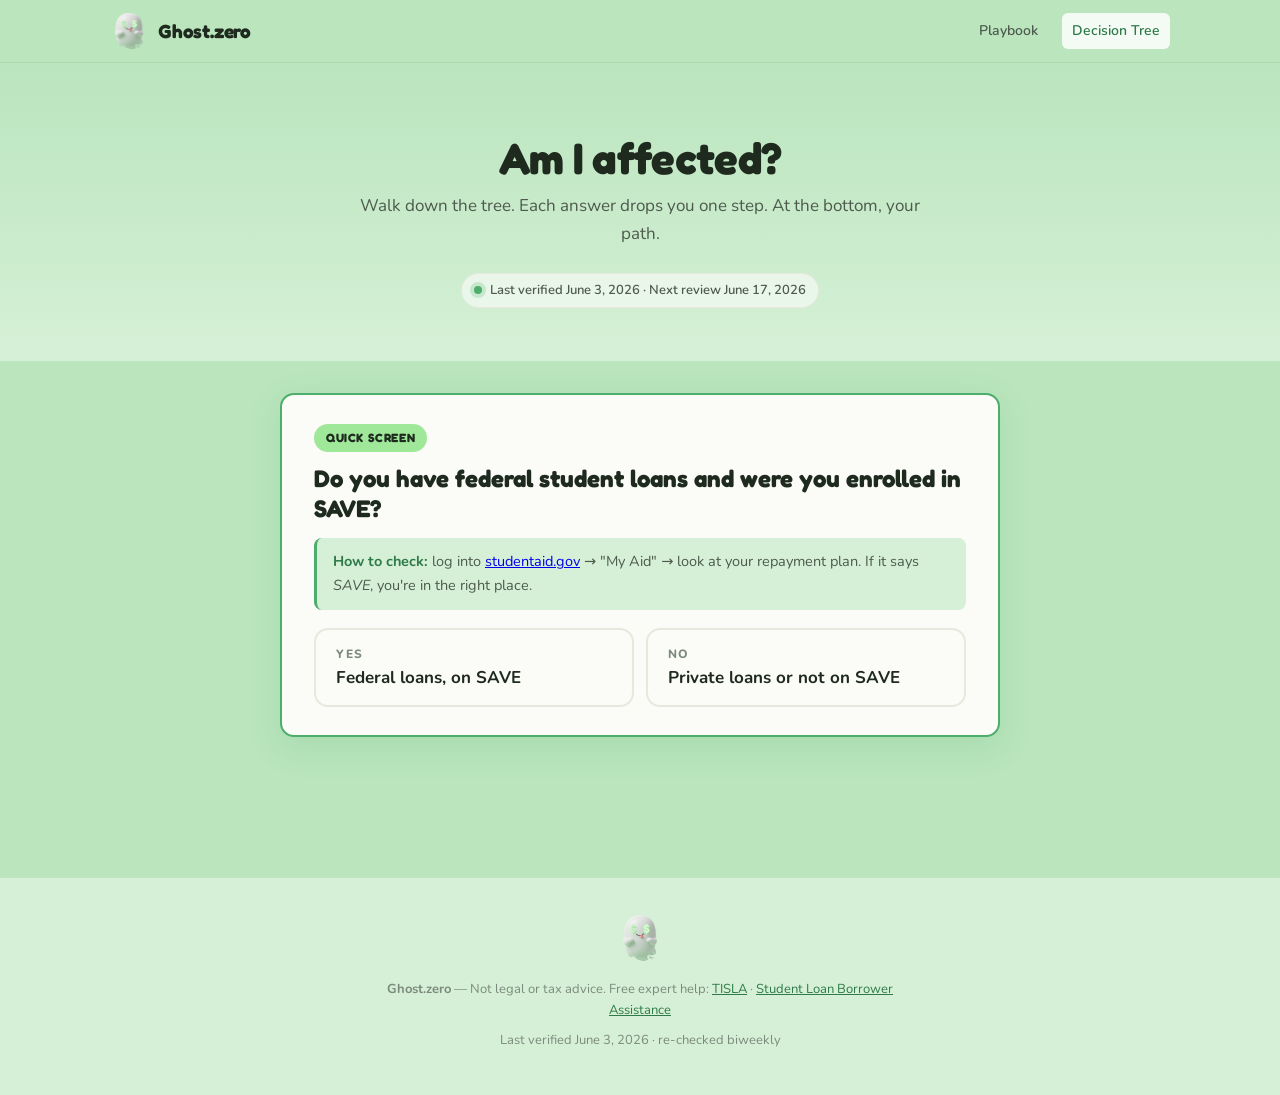
==== decision-tree.html @ 2e77dd30 "Fact-check refresh 2026-06-03: garnishment correction, RAP/PSLF, employer rule Three material correc" ====
<!DOCTYPE html>
<html lang="en">
<head>
<meta charset="UTF-8">
<meta name="viewport" content="width=device-width, initial-scale=1">
<title>Am I Affected? — Post-SAVE Decision Tree · Ghost.zero</title>
<meta name="description" content="Six questions tell you which post-SAVE repayment path fits your situation. About 90 seconds. Free.">
<link rel="icon" href="assets/ghost-logo.png">
<link rel="preconnect" href="https://fonts.googleapis.com">
<link rel="preconnect" href="https://fonts.gstatic.com" crossorigin>
<link href="https://fonts.googleapis.com/css2?family=Fredoka:wght@500;600;700&family=Nunito:wght@400;600;700;800&display=swap" rel="stylesheet">
<link rel="stylesheet" href="assets/styles.css">
<style>
  /* ===== flow-chart layout ===== */
  .tree-wrap { max-width: 720px; margin: 0 auto; }

  /* trail (past answered questions) */
  .trail { display: flex; flex-direction: column; gap: 0; margin-bottom: 0; }
  .trail-chip {
    background: var(--card);
    border: 1px solid var(--card-edge);
    border-left: 5px solid var(--brand);
    border-radius: var(--radius-sm);
    padding: 12px 18px;
    display: flex; align-items: center; gap: 14px;
    cursor: pointer; transition: background 0.12s, transform 0.12s;
    font-size: 14.5px;
    animation: chipIn 0.32s cubic-bezier(.2,.7,.3,1.1);
  }
  .trail-chip:hover {
    background: var(--bg-soft);
    transform: translateX(2px);
  }
  .trail-chip .check {
    width: 24px; height: 24px; border-radius: 50%;
    background: var(--brand); color: #fff;
    display: inline-flex; align-items: center; justify-content: center;
    font-weight: 700; font-size: 14px; flex-shrink: 0;
  }
  .trail-chip .chip-label { color: var(--ink-soft); flex: 1; min-width: 0; }
  .trail-chip .chip-label strong { color: var(--ink); }
  .trail-chip .chip-answer {
    background: var(--neon); color: var(--ink);
    padding: 4px 12px; border-radius: 999px;
    font-family: var(--font-display); font-weight: 700; font-size: 13px;
    white-space: nowrap;
  }
  .trail-chip .chip-rewind {
    color: var(--ink-faint); font-size: 11px; text-transform: uppercase;
    letter-spacing: 0.05em; font-weight: 700;
    opacity: 0; transition: opacity 0.12s;
  }
  .trail-chip:hover .chip-rewind { opacity: 1; }

  /* vertical connector arrow */
  .connector {
    display: flex; justify-content: center;
    margin: 0; height: 28px; position: relative;
    animation: connIn 0.32s ease;
  }
  .connector::before {
    content: ""; position: absolute; top: 0; bottom: 0;
    width: 3px; background: var(--brand);
    border-radius: 2px;
  }
  .connector::after {
    content: "▼"; position: absolute; bottom: -2px;
    color: var(--brand); font-size: 14px; line-height: 1;
    background: var(--bg); padding: 0 2px;
  }

  @keyframes chipIn {
    from { opacity: 0; transform: translateY(-8px); }
    to { opacity: 1; transform: translateY(0); }
  }
  @keyframes connIn {
    from { opacity: 0; height: 0; }
    to { opacity: 1; height: 28px; }
  }

  /* active question card */
  .active-card {
    background: var(--card); border: 2px solid var(--brand);
    border-radius: var(--radius); padding: 28px 32px;
    box-shadow: 0 10px 32px rgba(77, 174, 107, 0.18);
    position: relative;
    animation: cardIn 0.32s cubic-bezier(.2,.7,.3,1.1);
  }
  @media (max-width: 600px) { .active-card { padding: 22px 20px; } }
  @keyframes cardIn {
    from { opacity: 0; transform: translateY(12px) scale(0.98); }
    to { opacity: 1; transform: translateY(0) scale(1); }
  }

  .active-card .q-num {
    display: inline-block; background: var(--neon); color: var(--ink);
    font-family: var(--font-display); font-weight: 700;
    font-size: 12px; padding: 4px 12px; border-radius: 999px;
    text-transform: uppercase; letter-spacing: 0.05em;
    margin-bottom: 8px;
  }
  .active-card h2 {
    font-family: var(--font-display); font-weight: 700;
    font-size: 24px; margin: 4px 0 12px;
    color: var(--ink); line-height: 1.25;
  }
  .active-card p { margin: 8px 0; }
  .active-card .why {
    font-size: 14.5px; color: var(--ink-soft);
    background: var(--bg-soft); padding: 12px 16px;
    border-radius: var(--radius-sm); border-left: 3px solid var(--brand);
    margin: 14px 0 18px;
  }
  .active-card .why strong { color: var(--brand-deep); }

  .answer-row { display: flex; gap: 12px; flex-wrap: wrap; margin-top: 18px; }
  .answer-btn {
    flex: 1 1 220px;
    background: var(--card); color: var(--ink);
    border: 2px solid var(--card-edge); border-radius: var(--radius);
    padding: 16px 20px; font-family: var(--font-body); font-weight: 700;
    font-size: 17px; cursor: pointer; text-align: left;
    transition: transform 0.1s, border-color 0.1s, background 0.1s, box-shadow 0.1s;
  }
  .answer-btn:hover {
    border-color: var(--brand); background: var(--bg-soft);
    transform: translateY(-2px);
    box-shadow: 0 6px 18px rgba(77, 174, 107, 0.16);
  }
  .answer-btn .lbl {
    display: block; font-size: 12px; color: var(--ink-faint);
    text-transform: uppercase; letter-spacing: 0.07em; font-weight: 800;
    margin-bottom: 4px;
  }
  .answer-btn.yes:hover .lbl { color: var(--brand-deep); }
  .answer-btn.no:hover .lbl { color: var(--pink-deep); }

  /* destination card (the path you land on) */
  .destination {
    background: var(--card); border-radius: var(--radius);
    box-shadow: 0 16px 40px rgba(77, 174, 107, 0.22);
    overflow: hidden;
    border: 2px solid var(--brand);
    animation: cardIn 0.4s cubic-bezier(.2,.7,.3,1.1);
  }
  .destination.parent-plus { border-color: var(--pink-deep); box-shadow: 0 16px 40px rgba(233, 115, 128, 0.22); }
  .destination-banner {
    background: linear-gradient(135deg, var(--neon) 0%, var(--brand) 100%);
    color: var(--ink); padding: 22px 28px;
    font-family: var(--font-display); font-weight: 700;
  }
  .destination.parent-plus .destination-banner {
    background: linear-gradient(135deg, var(--pink) 0%, var(--pink-deep) 100%);
    color: #fff;
  }
  .destination-banner .small {
    font-family: var(--font-body); font-weight: 700; font-size: 13px;
    opacity: 0.85; text-transform: uppercase; letter-spacing: 0.08em;
    display: block; margin-bottom: 4px;
  }
  .destination-banner .big {
    font-size: 26px; line-height: 1.15;
  }
  .destination-body { padding: 24px 28px; }
  @media (max-width: 600px) {
    .destination-banner, .destination-body { padding-left: 20px; padding-right: 20px; }
    .destination-banner .big { font-size: 22px; }
  }
  .destination-body h3 {
    font-family: var(--font-display); font-weight: 700;
    font-size: 18px; margin: 18px 0 8px;
    color: var(--brand-deep);
  }
  .destination-body h3:first-child { margin-top: 4px; }
  .destination-body ol, .destination-body ul { padding-left: 22px; }
  .destination-body li { margin: 6px 0; }
  .destination-body p { margin: 10px 0; }

  /* control bar */
  .controls {
    display: flex; justify-content: center; gap: 14px;
    margin-top: 22px;
  }
  .controls a {
    color: var(--ink-soft); text-decoration: none; cursor: pointer;
    font-size: 14px; font-weight: 700;
    padding: 8px 14px; border-radius: 999px;
    background: var(--card); border: 1px solid var(--card-edge);
    transition: background 0.12s;
  }
  .controls a:hover { background: var(--bg-soft); color: var(--brand-deep); }

  /* hide-default templates */
  template { display: none; }
</style>
</head>
<body>

<nav class="topnav">
  <div class="topnav-inner">
    <a class="brand-mark" href="./">
      <img src="assets/ghost-logo.png" alt="Ghost.zero">
      <span class="brand-name">Ghost.zero</span>
    </a>
    <div class="topnav-links">
      <a href="playbook.html">Playbook</a>
      <a href="decision-tree.html" class="active">Decision Tree</a>
    </div>
  </div>
</nav>

<section class="hero">
  <div class="hero-inner">
    <h1>Am I affected?</h1>
    <p class="kicker">Walk down the tree. Each answer drops you one step. At the bottom, your path.</p>
    <p class="verified">Last verified June 3, 2026 · Next review June 17, 2026</p>
  </div>
</section>

<main>
  <div class="tree-wrap">

    <!-- trail container — chips of past answers append here -->
    <div class="trail" id="trail"></div>

    <!-- active step container — current question or final destination renders here -->
    <div id="active"></div>

    <!-- control bar -->
    <div class="controls" id="controls" style="display:none;">
      <a onclick="reset()">↺ Start over</a>
      <a href="playbook.html">Read the full playbook →</a>
    </div>

  </div>
</main>

<!-- ===================== TEMPLATES ===================== -->

<!-- Q0: gate -->
<template id="tpl-q0">
  <div class="active-card">
    <span class="q-num">Quick screen</span>
    <h2>Do you have federal student loans and were you enrolled in SAVE?</h2>
    <div class="why">
      <strong>How to check:</strong> log into <a target="_blank" rel="noopener noreferrer" href="https://studentaid.gov">studentaid.gov</a> → "My Aid" → look at your repayment plan. If it says <em>SAVE</em>, you're in the right place.
    </div>
    <div class="answer-row">
      <button class="answer-btn yes" data-next="q1" data-label="Yes, on SAVE">
        <span class="lbl">Yes</span>Federal loans, on SAVE
      </button>
      <button class="answer-btn no" data-next="not-affected" data-label="No">
        <span class="lbl">No</span>Private loans or not on SAVE
      </button>
    </div>
  </div>
</template>

<!-- Q1: PSLF -->
<template id="tpl-q1" data-short="PSLF track?">
  <div class="active-card">
    <span class="q-num">Question 1 of 4</span>
    <h2>Are you pursuing Public Service Loan Forgiveness (PSLF)?</h2>
    <p>PSLF = government, nonprofit, or qualifying healthcare employment + 120 qualifying monthly payments → tax-free loan forgiveness.</p>
    <div class="why">
      <strong>Why this is first:</strong> SAVE forbearance months don't count toward your 120. Every month you stay there is one you'll have to "buy back" later — and the buyback formula got more expensive March 31, 2026.
    </div>
    <div class="answer-row">
      <button class="answer-btn yes" data-next="path-a" data-label="Yes">
        <span class="lbl">Yes</span>I'm on PSLF track
      </button>
      <button class="answer-btn no" data-next="q2" data-label="No">
        <span class="lbl">No</span>Not pursuing PSLF
      </button>
    </div>
  </div>
</template>

<!-- Q2: Parent PLUS -->
<template id="tpl-q2" data-short="Parent PLUS loans?">
  <div class="active-card">
    <span class="q-num">Question 2 of 4</span>
    <h2>Do you have any Parent PLUS loans?</h2>
    <p>Includes Parent PLUS loans you took out for your kid, Parent PLUS loans you've already consolidated, and any loans you've taken on from a parent.</p>
    <div class="why">
      <strong>Why this matters:</strong> a Direct Consolidation Loan must be <em>disbursed</em> by June 30, 2026, or you permanently lose access to IBR/ICR/RAP. Processing takes 30–90 days. <strong>As of early June, the window is extremely narrow</strong> — call your servicer immediately to confirm whether processing can complete in time before applying.
    </div>
    <div class="answer-row">
      <button class="answer-btn yes" data-next="path-b" data-label="Yes">
        <span class="lbl">Yes</span>I have Parent PLUS
      </button>
      <button class="answer-btn no" data-next="q3" data-label="No">
        <span class="lbl">No</span>No Parent PLUS
      </button>
    </div>
  </div>
</template>

<!-- Q3: Pre-July 2014 -->
<template id="tpl-q3" data-short="Pre-July 2014 loans?">
  <div class="active-card">
    <span class="q-num">Question 3 of 4</span>
    <h2>Were your loans first disbursed before July 1, 2014?</h2>
    <p>Check on studentaid.gov → "My Aid" → loan details for the disbursement date.</p>
    <div class="why">
      <strong>Why this matters:</strong> pre-July 2014 borrowers qualify for "Old IBR" (15% of discretionary income, 25-year forgiveness). Post-July 2014 is "New IBR" (10%, 20 years).
    </div>
    <div class="answer-row">
      <button class="answer-btn yes" data-next="path-c" data-label="Pre-2014">
        <span class="lbl">Yes</span>Pre-July 2014
      </button>
      <button class="answer-btn no" data-next="q4" data-label="July 2014 or later">
        <span class="lbl">No</span>July 2014 or later
      </button>
    </div>
  </div>
</template>

<!-- Q4: AGI -->
<template id="tpl-q4" data-short="AGI vs balance?">
  <div class="active-card">
    <span class="q-num">Question 4 of 4</span>
    <h2>Your AGI vs. your loan balance?</h2>
    <p>Look at your Standard Plan monthly payment vs. your monthly income. If Standard is comfortably under 10% of your income, you're a "higher earner" case.</p>
    <div class="why">
      <strong>Why this matters:</strong> New IBR caps monthly payment at the 10-year Standard amount. For high earners, that cap often beats RAP's flat 1–10% of AGI. For lower earners, RAP's lower brackets usually win.
    </div>
    <div class="answer-row">
      <button class="answer-btn yes" data-next="path-d" data-label="Higher earner">
        <span class="lbl">Higher earner</span>Standard &lt; 10% of income
      </button>
      <button class="answer-btn no" data-next="path-e" data-label="Lower / moderate">
        <span class="lbl">Lower / moderate</span>Standard is tight
      </button>
    </div>
  </div>
</template>

<!-- Not affected -->
<template id="tpl-not-affected">
  <div class="destination">
    <div class="destination-banner">
      <span class="small">Result</span>
      <span class="big">This guide isn't for you.</span>
    </div>
    <div class="destination-body">
      <p>If you have private loans, this guide doesn't apply — call your private lender for repayment options.</p>
      <p>If you have federal loans but you're not on SAVE, you may still be affected by the broader 2026 IDR changes (PAYE/ICR closing, RAP launching). <a href="playbook.html#deadlines">Read the deadline section of the playbook</a> for context.</p>
    </div>
  </div>
</template>

<!-- Path A -->
<template id="tpl-path-a">
  <div class="destination">
    <div class="destination-banner">
      <span class="small">Your path</span>
      <span class="big">Path A — PSLF Track</span>
    </div>
    <div class="destination-body">
      <p><strong>Your situation:</strong> government, nonprofit, or qualifying healthcare worker pursuing the 10-year forgiveness clock.</p>
      <h3>This week — do these in order:</h3>
      <ol>
        <li><strong>Today:</strong> apply for IBR at <a target="_blank" rel="noopener noreferrer" href="https://studentaid.gov/idr">studentaid.gov/idr</a>. Choose "Income-Based Repayment." New IBR (10%) if your loans first disbursed July 2014 or later; Old IBR (15%) if earlier.</li>
        <li><strong>Once IBR is approved:</strong> submit a fresh PSLF Employment Certification Form to confirm your qualifying employment.</li>
        <li><strong>Track every month</strong> of qualifying employment from now forward.</li>
        <li><strong>Don't apply for buyback yet.</strong> Wait until you're at 120 qualifying months with a remaining balance.</li>
      </ol>
      <div class="callout">
        <p><strong>IBR vs. RAP for PSLF:</strong> RAP also qualifies for PSLF — payments count toward your 120. IBR is still the better default for most: it counts more dependents in its payment formula, and switching from IBR to RAP after July 1, 2028 is permanent (you can't re-enroll in IBR). Start on IBR to keep your options open.</p>
      </div>
      <div class="callout warn">
        <p><strong>New July 1, 2026:</strong> the Department can now disqualify employers with a "substantial illegal purpose." Government agencies, public schools, and 501(c)(3) nonprofits are essentially unaffected — fewer than 10 employers per year are expected to be disqualified. Payments made before any disqualification still count.</p>
      </div>
      <p style="margin-top:18px;">
        <a class="cta" target="_blank" rel="noopener noreferrer" href="https://studentaid.gov/idr">Apply for IBR now</a>
      </p>
    </div>
  </div>
</template>

<!-- Path B -->
<template id="tpl-path-b">
  <div class="destination parent-plus">
    <div class="destination-banner">
      <span class="small">Your path</span>
      <span class="big">Path B — Parent PLUS Holder</span>
    </div>
    <div class="destination-body">
      <p style="background:var(--danger-bg); border-left:4px solid var(--danger-edge); padding:14px 18px; border-radius:var(--radius-sm); font-weight:700; margin: 4px 0 14px;">
        ⏰ Hard deadline: your Direct Consolidation must be <strong>disbursed</strong> by <strong>June 30, 2026</strong>. Not just submitted. Disbursed.
      </p>
      <h3>This week — do these in order:</h3>
      <ol>
        <li><strong>Today:</strong> apply for a Direct Consolidation Loan covering your Parent PLUS loans at <a target="_blank" rel="noopener noreferrer" href="https://studentaid.gov/manage-loans/consolidation">studentaid.gov/manage-loans/consolidation</a>.</li>
        <li><strong>Track the application weekly.</strong> Processing runs 30–90 days. As of early June, a new application may not disburse by June 30 — call your servicer immediately to confirm current processing times before applying.</li>
        <li><strong>After the consolidation disburses:</strong> the consolidated loan is eligible for <strong>ICR</strong> first — enroll in ICR, make <strong>one payment</strong>, then switch to <strong>IBR</strong> (usually a much lower payment). You only need the consolidation <em>disbursed</em> by June 30; the ICR-then-IBR steps can happen after.</li>
      </ol>
      <div class="callout warn">
        <p><strong>If you miss June 30, 2026:</strong> your Parent PLUS loans are stuck on Standard Plan permanently. No income-based options ever. Plan accordingly.</p>
      </div>
      <div class="callout warn">
        <p><strong>If you have BOTH your own loans AND Parent PLUS:</strong> talk to a student loan attorney or nonprofit advisor before consolidating — the order may lock you out of better options on your own loans. <a target="_blank" rel="noopener noreferrer" href="https://freestudentloanadvice.org">TISLA</a> offers free guidance.</p>
      </div>
      <p style="margin-top:18px;">
        <a class="cta" target="_blank" rel="noopener noreferrer" href="https://studentaid.gov/manage-loans/consolidation">Start consolidation</a>
      </p>
    </div>
  </div>
</template>

<!-- Path C -->
<template id="tpl-path-c">
  <div class="destination">
    <div class="destination-banner">
      <span class="small">Your path</span>
      <span class="big">Path C — Pre-July 2014 Borrower</span>
    </div>
    <div class="destination-body">
      <p><strong>Your situation:</strong> first federal student loan disbursed before July 1, 2014. No PSLF. No Parent PLUS.</p>
      <h3>This week:</h3>
      <ol>
        <li><strong>Run the simulator:</strong> <a target="_blank" rel="noopener noreferrer" href="https://studentaid.gov/loan-simulator">studentaid.gov/loan-simulator</a>. Compare Old IBR (15%/25 years) vs RAP (1–10% AGI/30 years).</li>
        <li><strong>For most pre-2014 borrowers, Old IBR wins</strong> on total cost. Shorter forgiveness clock + payment cap (10-year Standard amount) usually beats RAP's longer term and AGI-based formula.</li>
        <li><strong>Run YOUR numbers</strong> — simulator takes 5 minutes and uses your actual loan data.</li>
        <li><strong>Apply</strong> for the chosen plan at <a target="_blank" rel="noopener noreferrer" href="https://studentaid.gov/idr">studentaid.gov/idr</a>.</li>
      </ol>
      <div class="callout warn">
        <p><strong>One-way rule:</strong> if you start on RAP and later switch to IBR, the months you paid under RAP <strong>don't count</strong> toward IBR forgiveness — but IBR months do count toward RAP. If the simulator result is close, starting on IBR keeps your options open.</p>
      </div>
      <p style="margin-top:18px;">
        <a class="cta" target="_blank" rel="noopener noreferrer" href="https://studentaid.gov/loan-simulator">Run the simulator</a>
      </p>
    </div>
  </div>
</template>

<!-- Path D -->
<template id="tpl-path-d">
  <div class="destination">
    <div class="destination-banner">
      <span class="small">Your path</span>
      <span class="big">Path D — Higher Earner</span>
    </div>
    <div class="destination-body">
      <p><strong>Your situation:</strong> post-July 2014 borrower, higher AGI relative to balance. No PSLF. No Parent PLUS.</p>
      <h3>This week:</h3>
      <ol>
        <li><strong>Run the simulator:</strong> <a target="_blank" rel="noopener noreferrer" href="https://studentaid.gov/loan-simulator">studentaid.gov/loan-simulator</a>. Compare New IBR (10%/20 years) vs RAP.</li>
        <li><strong>For higher earners, New IBR usually wins:</strong> the payment cap (10-year Standard amount) beats RAP's flat-percentage AGI calculation.</li>
        <li><strong>Double-check PSLF eligibility:</strong> even if you weren't planning on it, if you might switch to government or nonprofit work in the next decade, the math sometimes favors PSLF + IBR over straight payoff.</li>
        <li><strong>Apply</strong> at <a target="_blank" rel="noopener noreferrer" href="https://studentaid.gov/idr">studentaid.gov/idr</a>.</li>
      </ol>
      <div class="callout warn">
        <p><strong>One-way rule:</strong> if you start on RAP and later switch to IBR, the months you paid under RAP <strong>don't count</strong> toward IBR forgiveness — but IBR months do count toward RAP. For a higher earner this reinforces starting on IBR: you keep every option open.</p>
      </div>
      <p style="margin-top:18px;">
        <a class="cta" target="_blank" rel="noopener noreferrer" href="https://studentaid.gov/loan-simulator">Run the simulator</a>
      </p>
    </div>
  </div>
</template>

<!-- Path E -->
<template id="tpl-path-e">
  <div class="destination">
    <div class="destination-banner">
      <span class="small">Your path</span>
      <span class="big">Path E — Lower / Moderate Earner</span>
    </div>
    <div class="destination-body">
      <p><strong>Your situation:</strong> post-July 2014 borrower, lower or moderate AGI. No PSLF. No Parent PLUS.</p>
      <h3>This week:</h3>
      <ol>
        <li><strong>Run the simulator:</strong> <a target="_blank" rel="noopener noreferrer" href="https://studentaid.gov/loan-simulator">studentaid.gov/loan-simulator</a>. Compare New IBR vs RAP carefully — for this group, the math is closer.</li>
        <li><strong>2+ dependents?</strong> RAP's $50/dependent reduction stacks. Often beats New IBR.</li>
        <li><strong>0–1 dependents?</strong> New IBR's poverty-line deduction often beats RAP's flat AGI calculation. Run the simulator.</li>
        <li><strong>Watch the floor:</strong> RAP minimum is $10/month, no exceptions. If your SAVE payment was $0, you're not getting $0 going forward.</li>
        <li><strong>Apply</strong> at <a target="_blank" rel="noopener noreferrer" href="https://studentaid.gov/idr">studentaid.gov/idr</a>.</li>
      </ol>
      <div class="callout warn">
        <p><strong>One-way rule:</strong> if you start on RAP and later switch to IBR, the months you paid under RAP <strong>don't count</strong> toward IBR forgiveness — but IBR months do count toward RAP. The math is closest for this group, so this matters: if it's a coin-flip, starting on IBR keeps the door open both ways.</p>
      </div>
      <div class="callout">
        <p><strong>What's at stake:</strong> the wrong choice between IBR and RAP can cost thousands over the life of the loan. The simulator output is the truth — trust it over guidance.</p>
      </div>
      <p style="margin-top:18px;">
        <a class="cta" target="_blank" rel="noopener noreferrer" href="https://studentaid.gov/loan-simulator">Run the simulator</a>
      </p>
    </div>
  </div>
</template>

<footer class="site">
  <img class="ghost-mini" src="assets/ghost-logo.png" alt="">
  <p><strong>Ghost.zero</strong> — Not legal or tax advice. Free expert help: <a target="_blank" rel="noopener noreferrer" href="https://freestudentloanadvice.org">TISLA</a> · <a target="_blank" rel="noopener noreferrer" href="https://studentloanborrowerassistance.org">Student Loan Borrower Assistance</a></p>
  <p class="muted">Last verified June 3, 2026 · re-checked biweekly</p>
</footer>

<script>
  // ===== state =====
  // trail = list of completed step entries: { step, short, answer }
  // currentStep = id of step to display in #active
  let trail = [];
  let currentStep = 'q0';
  const TERMINAL = new Set(['path-a','path-b','path-c','path-d','path-e','not-affected']);

  // ===== render =====
  function renderTrail() {
    const trailEl = document.getElementById('trail');
    trailEl.innerHTML = '';
    trail.forEach((item, idx) => {
      const chip = document.createElement('div');
      chip.className = 'trail-chip';
      chip.title = 'Click to rewind to this question';
      chip.onclick = () => rewindTo(idx);
      chip.innerHTML = `
        <span class="check">✓</span>
        <span class="chip-label"><strong>${item.short}</strong></span>
        <span class="chip-answer">${item.answer}</span>
        <span class="chip-rewind">rewind →</span>
      `;
      trailEl.appendChild(chip);

      const conn = document.createElement('div');
      conn.className = 'connector';
      trailEl.appendChild(conn);
    });
  }

  function renderActive() {
    const activeEl = document.getElementById('active');
    activeEl.innerHTML = '';
    const tpl = document.getElementById('tpl-' + currentStep);
    if (!tpl) return;
    const node = tpl.content.cloneNode(true);
    activeEl.appendChild(node);

    // wire up answer buttons (only for question templates)
    activeEl.querySelectorAll('.answer-btn').forEach(btn => {
      btn.addEventListener('click', () => {
        const next = btn.dataset.next;
        const answerLabel = btn.dataset.label;
        const shortLabel = tpl.dataset.short || tpl.id.replace('tpl-', '');
        trail.push({ step: currentStep, short: shortLabel, answer: answerLabel });
        currentStep = next;
        render();
        // scroll the new active card into view nicely
        setTimeout(() => {
          const activeCard = document.querySelector('#active .active-card, #active .destination');
          if (activeCard) activeCard.scrollIntoView({ behavior: 'smooth', block: 'center' });
        }, 50);
      });
    });

    // show/hide controls
    document.getElementById('controls').style.display = (trail.length > 0) ? 'flex' : 'none';
  }

  function render() { renderTrail(); renderActive(); }

  function rewindTo(idx) {
    if (idx < 0 || idx >= trail.length) return;
    const item = trail[idx];
    trail = trail.slice(0, idx);
    currentStep = item.step;
    render();
    window.scrollTo({ top: 0, behavior: 'smooth' });
  }

  function reset() {
    trail = [];
    currentStep = 'q0';
    render();
    window.scrollTo({ top: 0, behavior: 'smooth' });
  }

  // init
  render();
</script>

</body>
</html>
---- assets/styles.css ----
/* ---------- Ghost.zero — shared styles ---------- */
/* Palette pulled from the brand logo: mint bg, white ghost body, neon mint eyes, pink tongue. */

:root {
  --bg:           #BAE5BD;          /* page mint */
  --bg-soft:      #D6F0D7;          /* lighter mint for hero gradients */
  --card:         #FBFBF7;          /* warm off-white (ghost body) */
  --card-edge:    #E7E9DD;          /* subtle card border */
  --ink:          #1F2A1F;          /* warm near-black */
  --ink-soft:     #4D5A4D;          /* secondary text */
  --ink-faint:    #7C8A7C;          /* tertiary, dates, meta */
  --brand:        #4DAE6B;          /* deeper mint for headers + accents */
  --brand-deep:   #2E7A48;          /* hover/active states */
  --neon:         #9FE89A;          /* eye glow — highlights, badges */
  --pink:         #FF95A0;          /* tongue — CTAs */
  --pink-deep:    #E97380;          /* CTA hover */
  --warn-bg:      #FFE9B5;          /* amber for "warning" callouts */
  --warn-edge:    #E0B65C;
  --danger-bg:    #FFD4D9;          /* soft red for "what NOT to do" */
  --danger-edge:  #E08793;
  --shadow:       0 6px 24px rgba(31, 42, 31, 0.08);
  --shadow-soft:  0 2px 10px rgba(31, 42, 31, 0.05);
  --radius:       14px;
  --radius-sm:    8px;

  --font-display: "Fredoka", "Nunito", system-ui, -apple-system, sans-serif;
  --font-body:    "Nunito", system-ui, -apple-system, sans-serif;
  --font-mono:    ui-monospace, "SF Mono", Menlo, Consolas, monospace;
}

* { box-sizing: border-box; }
html { scroll-behavior: smooth; -webkit-text-size-adjust: 100%; }
body {
  margin: 0;
  font-family: var(--font-body);
  color: var(--ink);
  background: var(--bg);
  font-size: 17px;
  line-height: 1.65;
  -webkit-font-smoothing: antialiased;
}

/* ---------- top nav ---------- */
.topnav {
  position: sticky; top: 0; z-index: 50;
  background: rgba(186, 229, 189, 0.92);
  backdrop-filter: blur(10px);
  border-bottom: 1px solid rgba(31, 42, 31, 0.06);
}
.topnav-inner {
  max-width: 1100px; margin: 0 auto;
  padding: 12px 20px;
  display: flex; align-items: center; gap: 14px;
  justify-content: space-between;
}
.brand-mark { display: flex; align-items: center; gap: 10px; text-decoration: none; color: var(--ink); }
.brand-mark img { width: 38px; height: 38px; object-fit: contain; }
.brand-mark .brand-name {
  font-family: var(--font-display);
  font-weight: 700; font-size: 19px; letter-spacing: -0.01em;
}
.topnav-links { display: flex; gap: 14px; }
.topnav-links a {
  color: var(--ink-soft); text-decoration: none; font-weight: 600;
  font-size: 14px; padding: 6px 10px; border-radius: 6px;
}
.topnav-links a:hover { color: var(--brand-deep); background: rgba(255,255,255,0.55); }
.topnav-links a.active { color: var(--brand-deep); background: rgba(255,255,255,0.85); }

/* ---------- hero ---------- */
.hero {
  padding: 56px 20px 40px;
  background: linear-gradient(180deg, var(--bg) 0%, var(--bg-soft) 100%);
  text-align: center;
}
.hero-inner { max-width: 760px; margin: 0 auto; }
.hero img.ghost {
  width: clamp(240px, 42vw, 420px);
  height: auto;
  filter: drop-shadow(0 24px 40px rgba(31, 42, 31, 0.18));
  animation: floaty 5.5s ease-in-out infinite;
  margin-bottom: 4px;
}
@keyframes floaty {
  0%, 100% { transform: translateY(0); }
  50% { transform: translateY(-10px); }
}
.hero img.ghost.mini-only { display: none; }
.hero h1 {
  font-family: var(--font-display);
  font-weight: 700;
  font-size: clamp(28px, 5vw, 44px);
  margin: 14px 0 8px;
  letter-spacing: -0.015em;
  line-height: 1.15;
}
.hero p.kicker {
  font-size: 17px; color: var(--ink-soft);
  max-width: 580px; margin: 0 auto 12px;
}
.verified {
  display: inline-flex; align-items: center; gap: 8px;
  background: rgba(255,255,255,0.55);
  border: 1px solid var(--card-edge);
  padding: 6px 12px; border-radius: 999px;
  font-size: 13px; color: var(--ink-soft);
  font-weight: 600;
}
.verified::before {
  content: ""; width: 8px; height: 8px; border-radius: 50%;
  background: var(--brand); box-shadow: 0 0 0 4px rgba(77, 174, 107, 0.22);
}

/* ---------- main layout ---------- */
main { max-width: 1100px; margin: 0 auto; padding: 32px 20px 80px; }
.layout {
  display: grid; gap: 32px;
  grid-template-columns: 1fr;
}
@media (min-width: 980px) {
  .layout { grid-template-columns: 240px 1fr; }
}

/* ---------- sidebar / ToC ---------- */
.toc {
  position: sticky; top: 78px; align-self: start;
  background: var(--card); border: 1px solid var(--card-edge);
  border-radius: var(--radius); padding: 18px 18px;
  font-size: 14.5px;
  max-height: calc(100vh - 100px); overflow-y: auto;
  box-shadow: var(--shadow-soft);
}
.toc h4 {
  font-family: var(--font-display); font-weight: 700;
  font-size: 13px; text-transform: uppercase; letter-spacing: 0.06em;
  color: var(--ink-faint); margin: 0 0 10px;
}
.toc ul { list-style: none; padding: 0; margin: 0; }
.toc li { margin: 0; }
.toc a {
  display: block; padding: 6px 8px; color: var(--ink-soft);
  text-decoration: none; border-radius: 6px;
  line-height: 1.35;
}
.toc a:hover { background: var(--bg-soft); color: var(--brand-deep); }
.toc a.active { background: var(--bg-soft); color: var(--brand-deep); font-weight: 700; }

@media (max-width: 979px) {
  .toc { position: static; max-height: none; }
}

/* ---------- article ---------- */
article.body {
  background: var(--card);
  border: 1px solid var(--card-edge);
  border-radius: var(--radius);
  padding: 36px 40px;
  box-shadow: var(--shadow);
}
@media (max-width: 600px) {
  article.body { padding: 24px 20px; }
}

article.body h2 {
  font-family: var(--font-display);
  font-weight: 700; font-size: clamp(22px, 3.5vw, 28px);
  margin: 32px 0 12px; line-height: 1.2;
  color: var(--brand-deep);
  letter-spacing: -0.01em;
}
article.body h2:first-child { margin-top: 0; }
article.body h2::before {
  content: ""; display: inline-block;
  width: 6px; height: 22px; background: var(--neon);
  border-radius: 3px; margin-right: 12px; vertical-align: -3px;
}
article.body h3 {
  font-family: var(--font-display); font-weight: 700;
  font-size: 20px; margin: 28px 0 8px;
  color: var(--ink);
}
article.body h4 {
  font-weight: 700; font-size: 16px; margin: 20px 0 6px;
  color: var(--ink-soft); text-transform: uppercase; letter-spacing: 0.05em;
}
article.body p { margin: 12px 0; }
article.body strong { color: var(--ink); font-weight: 700; }
article.body em { color: var(--ink-soft); font-style: italic; }
article.body ul, article.body ol { padding-left: 22px; margin: 12px 0; }
article.body li { margin: 6px 0; }

article.body a {
  color: var(--brand-deep); text-decoration: underline;
  text-decoration-thickness: 1px; text-underline-offset: 3px;
  text-decoration-color: rgba(46, 122, 72, 0.4);
}
article.body a:hover { text-decoration-color: var(--brand-deep); }

article.body code {
  font-family: var(--font-mono); font-size: 0.9em;
  background: var(--bg-soft); padding: 2px 6px; border-radius: 4px;
}

/* tables */
article.body table {
  width: 100%; border-collapse: collapse;
  margin: 18px 0;
  font-size: 15px;
  background: #fff;
  border: 1px solid var(--card-edge);
  border-radius: var(--radius-sm);
  overflow: hidden;
}
article.body th, article.body td {
  text-align: left; padding: 10px 14px;
  border-bottom: 1px solid var(--card-edge);
}
article.body th {
  background: var(--bg-soft);
  font-weight: 700; color: var(--brand-deep);
}
article.body tr:last-child td { border-bottom: none; }

/* callouts */
.callout {
  border-radius: var(--radius-sm);
  padding: 14px 18px; margin: 18px 0;
  border-left: 4px solid var(--brand);
  background: rgba(159, 232, 154, 0.18);
}
.callout.warn { background: var(--warn-bg); border-left-color: var(--warn-edge); }
.callout.danger { background: var(--danger-bg); border-left-color: var(--danger-edge); }
.callout-title {
  font-weight: 700; font-size: 14px; text-transform: uppercase;
  letter-spacing: 0.05em; color: var(--ink); margin-bottom: 4px;
}
.callout p:last-child { margin-bottom: 0; }
.callout p:first-child { margin-top: 0; }

/* CTA button */
.cta {
  display: inline-flex; align-items: center; gap: 10px;
  background: var(--pink); color: var(--ink);
  font-family: var(--font-display); font-weight: 700;
  font-size: 16px; padding: 12px 22px;
  border-radius: 999px; text-decoration: none;
  border: none; cursor: pointer;
  box-shadow: 0 4px 14px rgba(255, 149, 160, 0.45);
  transition: transform 0.1s, box-shadow 0.1s, background 0.1s;
}
.cta:hover {
  background: var(--pink-deep); transform: translateY(-1px);
  box-shadow: 0 6px 18px rgba(233, 115, 128, 0.5);
}
.cta::after { content: "→"; font-size: 18px; }
.cta-secondary {
  display: inline-flex; align-items: center; gap: 10px;
  background: var(--card); color: var(--brand-deep);
  border: 2px solid var(--brand); font-weight: 700;
  padding: 10px 20px; border-radius: 999px; text-decoration: none;
}
.cta-secondary:hover { background: var(--bg-soft); }

/* path card */
.path-card {
  background: var(--card); border: 1px solid var(--card-edge);
  border-left: 5px solid var(--brand);
  border-radius: var(--radius);
  padding: 22px 24px; margin: 16px 0;
  box-shadow: var(--shadow-soft);
}
.path-card h3 { margin-top: 0; }
.path-card .deadline {
  display: inline-block; background: var(--danger-bg);
  color: var(--ink); font-size: 13px; font-weight: 700;
  padding: 4px 10px; border-radius: 999px;
  border: 1px solid var(--danger-edge);
}

/* footer */
footer.site {
  background: var(--bg-soft); margin-top: 60px;
  padding: 36px 20px; text-align: center;
  border-top: 1px solid rgba(31, 42, 31, 0.08);
}
footer.site .ghost-mini { width: 48px; height: 48px; object-fit: contain; opacity: 0.9; }
footer.site p { font-size: 13px; color: var(--ink-faint); margin: 8px 0; max-width: 540px; margin-left: auto; margin-right: auto; }
footer.site a { color: var(--brand-deep); }

/* utility */
.text-meta { font-size: 13px; color: var(--ink-faint); }
.divider { height: 1px; background: var(--card-edge); margin: 28px 0; border: 0; }
.muted { color: var(--ink-faint); }

/* print */
@media print {
  .topnav, .toc, footer.site, .cta, .no-print { display: none !important; }
  body { background: #fff; }
  article.body { box-shadow: none; border: none; padding: 0; }
}
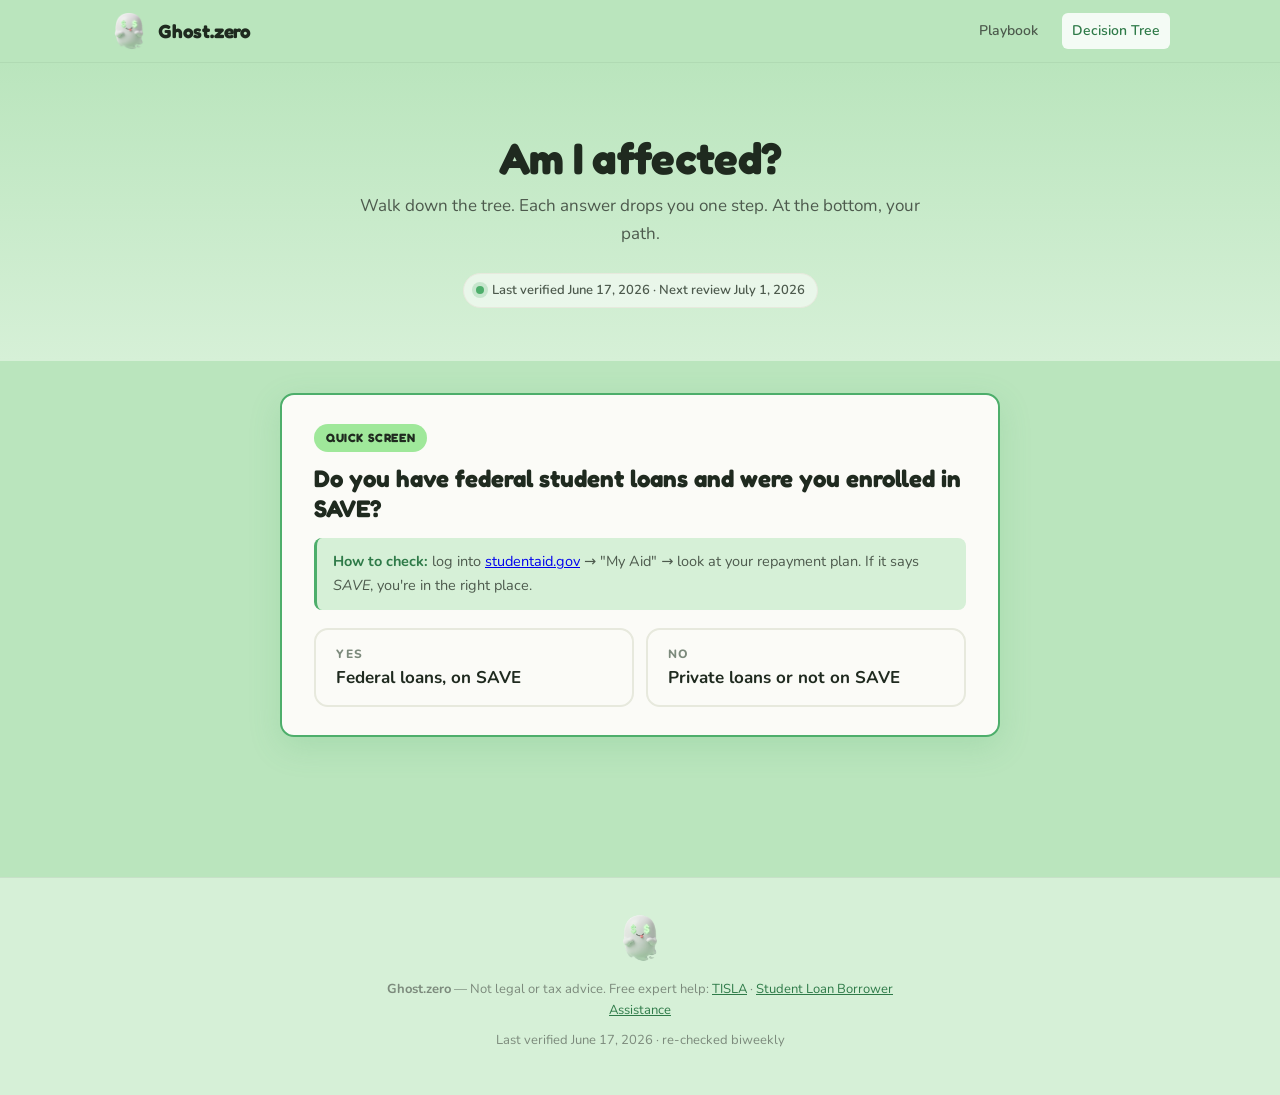
==== commit ce627fa0: "Fact-check refresh 2026-06-17: Parent PLUS deadline critically close, RISE rule confirmed, pre-notic" ====
--- a/decision-tree.html
+++ b/decision-tree.html
@@ -213,7 +213,7 @@
   <div class="hero-inner">
     <h1>Am I affected?</h1>
     <p class="kicker">Walk down the tree. Each answer drops you one step. At the bottom, your path.</p>
-    <p class="verified">Last verified June 3, 2026 · Next review June 17, 2026</p>
+    <p class="verified">Last verified June 17, 2026 · Next review July 1, 2026</p>
   </div>
 </section>
 
@@ -283,7 +283,7 @@
     <h2>Do you have any Parent PLUS loans?</h2>
     <p>Includes Parent PLUS loans you took out for your kid, Parent PLUS loans you've already consolidated, and any loans you've taken on from a parent.</p>
     <div class="why">
-      <strong>Why this matters:</strong> a Direct Consolidation Loan must be <em>disbursed</em> by June 30, 2026, or you permanently lose access to IBR/ICR/RAP. Processing takes 30–90 days. <strong>As of early June, the window is extremely narrow</strong> — call your servicer immediately to confirm whether processing can complete in time before applying.
+      <strong>Why this matters:</strong> a Direct Consolidation Loan must be <em>disbursed</em> by June 30, 2026, or you permanently lose access to IBR/ICR/RAP. Processing takes 30–90 days. <strong>As of June 17, the deadline is 13 days away</strong> — a new application today almost certainly cannot disburse in time. Call your servicer immediately to determine if expedited processing is possible. If you applied weeks ago, check your disbursement status now.
     </div>
     <div class="answer-row">
       <button class="answer-btn yes" data-next="path-b" data-label="Yes">
@@ -393,7 +393,7 @@
       <h3>This week — do these in order:</h3>
       <ol>
         <li><strong>Today:</strong> apply for a Direct Consolidation Loan covering your Parent PLUS loans at <a target="_blank" rel="noopener noreferrer" href="https://studentaid.gov/manage-loans/consolidation">studentaid.gov/manage-loans/consolidation</a>.</li>
-        <li><strong>Track the application weekly.</strong> Processing runs 30–90 days. As of early June, a new application may not disburse by June 30 — call your servicer immediately to confirm current processing times before applying.</li>
+        <li><strong>Track the application.</strong> Processing runs 30–90 days. <strong>As of June 17, the deadline is 13 days away</strong> — a new application today almost certainly cannot disburse by June 30. If you have not yet applied, call your servicer immediately to determine whether expedited processing is available. If you applied in March or April, verify your disbursement status now.</li>
         <li><strong>After the consolidation disburses:</strong> the consolidated loan is eligible for <strong>ICR</strong> first — enroll in ICR, make <strong>one payment</strong>, then switch to <strong>IBR</strong> (usually a much lower payment). You only need the consolidation <em>disbursed</em> by June 30; the ICR-then-IBR steps can happen after.</li>
       </ol>
       <div class="callout warn">
@@ -494,7 +494,7 @@
 <footer class="site">
   <img class="ghost-mini" src="assets/ghost-logo.png" alt="">
   <p><strong>Ghost.zero</strong> — Not legal or tax advice. Free expert help: <a target="_blank" rel="noopener noreferrer" href="https://freestudentloanadvice.org">TISLA</a> · <a target="_blank" rel="noopener noreferrer" href="https://studentloanborrowerassistance.org">Student Loan Borrower Assistance</a></p>
-  <p class="muted">Last verified June 3, 2026 · re-checked biweekly</p>
+  <p class="muted">Last verified June 17, 2026 · re-checked biweekly</p>
 </footer>
 
 <script>
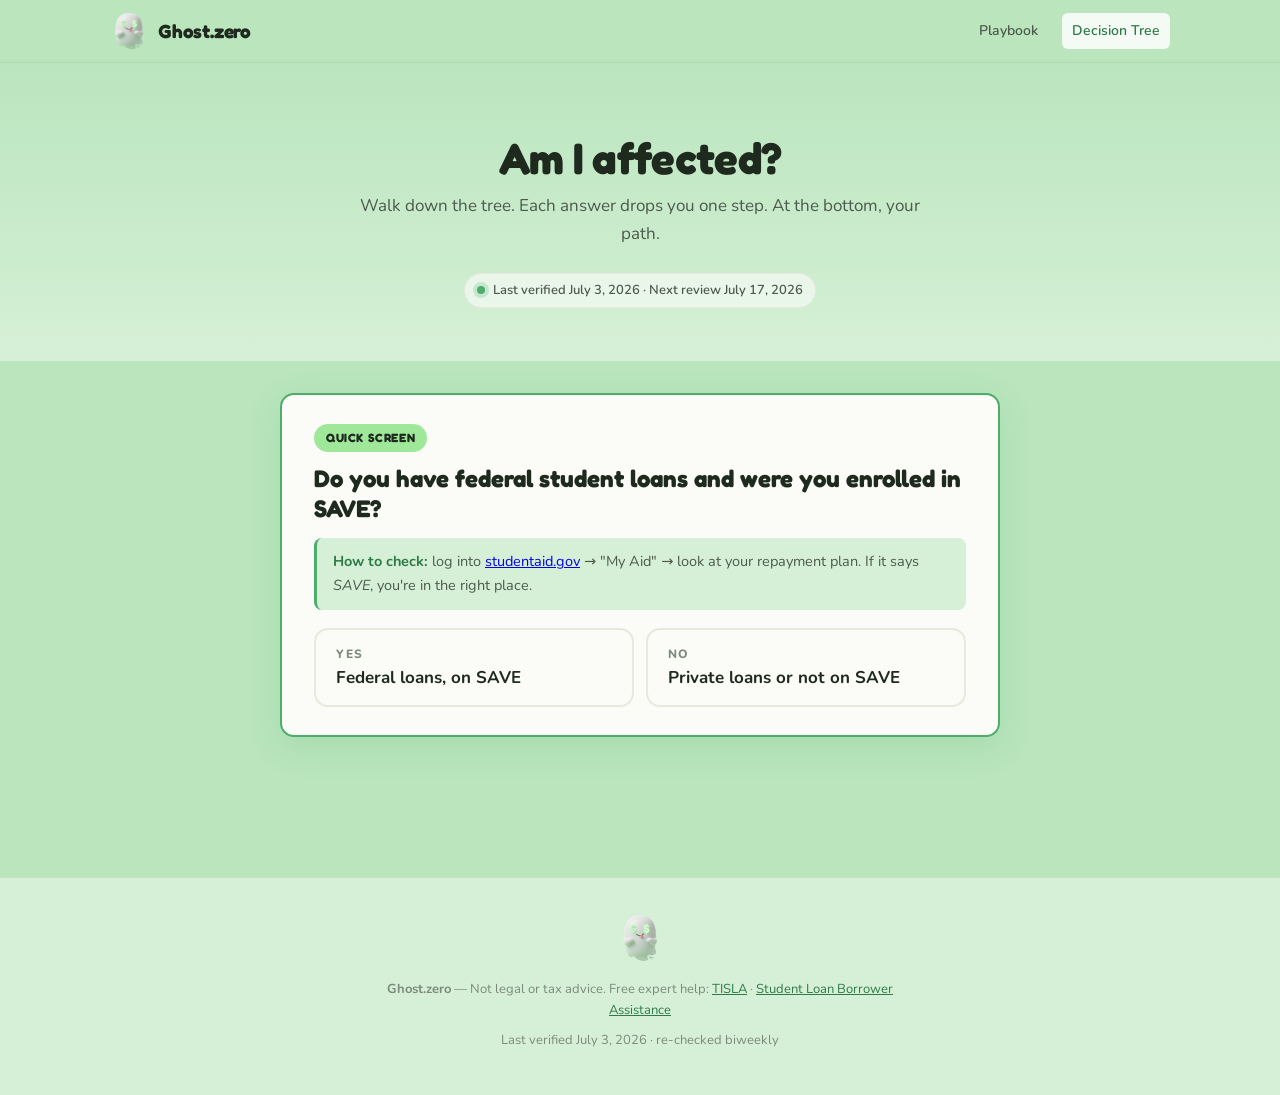
==== commit 02c38103: "Fact-check refresh 2026-07-03: June 30 deadline passed, July 1 changes in effect Key changes this cy" ====
--- a/decision-tree.html
+++ b/decision-tree.html
@@ -213,7 +213,7 @@
   <div class="hero-inner">
     <h1>Am I affected?</h1>
     <p class="kicker">Walk down the tree. Each answer drops you one step. At the bottom, your path.</p>
-    <p class="verified">Last verified June 17, 2026 · Next review July 1, 2026</p>
+    <p class="verified">Last verified July 3, 2026 · Next review July 17, 2026</p>
   </div>
 </section>
 
@@ -283,7 +283,7 @@
     <h2>Do you have any Parent PLUS loans?</h2>
     <p>Includes Parent PLUS loans you took out for your kid, Parent PLUS loans you've already consolidated, and any loans you've taken on from a parent.</p>
     <div class="why">
-      <strong>Why this matters:</strong> a Direct Consolidation Loan must be <em>disbursed</em> by June 30, 2026, or you permanently lose access to IBR/ICR/RAP. Processing takes 30–90 days. <strong>As of June 17, the deadline is 13 days away</strong> — a new application today almost certainly cannot disburse in time. Call your servicer immediately to determine if expedited processing is possible. If you applied weeks ago, check your disbursement status now.
+      <strong>Why this matters:</strong> the June 30, 2026 disbursement deadline for Direct Consolidation of Parent PLUS loans has passed. If your consolidation was disbursed by June 30, proceed to Path B to complete the ICR-then-IBR steps. If it was not, income-based repayment, PSLF, and long-term forgiveness are permanently unavailable for those loans — no administrative appeal exists. Path B covers both scenarios.
     </div>
     <div class="answer-row">
       <button class="answer-btn yes" data-next="path-b" data-label="Yes">
@@ -388,23 +388,28 @@
     </div>
     <div class="destination-body">
       <p style="background:var(--danger-bg); border-left:4px solid var(--danger-edge); padding:14px 18px; border-radius:var(--radius-sm); font-weight:700; margin: 4px 0 14px;">
-        ⏰ Hard deadline: your Direct Consolidation must be <strong>disbursed</strong> by <strong>June 30, 2026</strong>. Not just submitted. Disbursed.
+        ⚠ The June 30, 2026 consolidation disbursement deadline has passed. Read both scenarios below.
       </p>
-      <h3>This week — do these in order:</h3>
+
+      <h3>Did your Direct Consolidation disburse on or before June 30, 2026?</h3>
+
+      <p><strong>If yes — you secured IDR access. Complete the ICR-then-IBR sequence now:</strong></p>
       <ol>
-        <li><strong>Today:</strong> apply for a Direct Consolidation Loan covering your Parent PLUS loans at <a target="_blank" rel="noopener noreferrer" href="https://studentaid.gov/manage-loans/consolidation">studentaid.gov/manage-loans/consolidation</a>.</li>
-        <li><strong>Track the application.</strong> Processing runs 30–90 days. <strong>As of June 17, the deadline is 13 days away</strong> — a new application today almost certainly cannot disburse by June 30. If you have not yet applied, call your servicer immediately to determine whether expedited processing is available. If you applied in March or April, verify your disbursement status now.</li>
-        <li><strong>After the consolidation disburses:</strong> the consolidated loan is eligible for <strong>ICR</strong> first — enroll in ICR, make <strong>one payment</strong>, then switch to <strong>IBR</strong> (usually a much lower payment). You only need the consolidation <em>disbursed</em> by June 30; the ICR-then-IBR steps can happen after.</li>
+        <li>Enroll in <strong>ICR (Income-Contingent Repayment)</strong> at <a target="_blank" rel="noopener noreferrer" href="https://studentaid.gov/idr">studentaid.gov/idr</a>.</li>
+        <li>Make <strong>one payment</strong> under ICR.</li>
+        <li>Switch to <strong>IBR (Income-Based Repayment)</strong> via the same portal — usually a significantly lower monthly payment.</li>
       </ol>
       <div class="callout warn">
-        <p><strong>If you miss June 30, 2026:</strong> your Parent PLUS loans are stuck on Standard Plan permanently. No income-based options ever. Plan accordingly.</p>
-      </div>
+        <p><strong>If you also have your own loans:</strong> the order of plan elections matters. Contact <a target="_blank" rel="noopener noreferrer" href="https://freestudentloanadvice.org">TISLA</a> (free) before making changes.</p>
+      </div>
+      <p style="margin-top:18px;">
+        <a class="cta" target="_blank" rel="noopener noreferrer" href="https://studentaid.gov/idr">Enroll at studentaid.gov/idr</a>
+      </p>
+
+      <p style="margin-top:22px;"><strong>If no — your consolidation did not disburse by June 30:</strong></p>
       <div class="callout warn">
-        <p><strong>If you have BOTH your own loans AND Parent PLUS:</strong> talk to a student loan attorney or nonprofit advisor before consolidating — the order may lock you out of better options on your own loans. <a target="_blank" rel="noopener noreferrer" href="https://freestudentloanadvice.org">TISLA</a> offers free guidance.</p>
-      </div>
-      <p style="margin-top:18px;">
-        <a class="cta" target="_blank" rel="noopener noreferrer" href="https://studentaid.gov/manage-loans/consolidation">Start consolidation</a>
-      </p>
+        <p>IBR, ICR, and RAP are <strong>permanently unavailable</strong> for those loans. No administrative appeal or servicer workaround exists. PSLF is also permanently off the table. Your options are Standard (10-year), Extended (up to 25 years, requires $30,000+), or Graduated repayment. Get free help from <a target="_blank" rel="noopener noreferrer" href="https://freestudentloanadvice.org">TISLA</a> or <a target="_blank" rel="noopener noreferrer" href="https://studentloanborrowerassistance.org">Student Loan Borrower Assistance</a> if payments will be unaffordable.</p>
+      </div>
     </div>
   </div>
 </template>
@@ -494,7 +499,7 @@
 <footer class="site">
   <img class="ghost-mini" src="assets/ghost-logo.png" alt="">
   <p><strong>Ghost.zero</strong> — Not legal or tax advice. Free expert help: <a target="_blank" rel="noopener noreferrer" href="https://freestudentloanadvice.org">TISLA</a> · <a target="_blank" rel="noopener noreferrer" href="https://studentloanborrowerassistance.org">Student Loan Borrower Assistance</a></p>
-  <p class="muted">Last verified June 17, 2026 · re-checked biweekly</p>
+  <p class="muted">Last verified July 3, 2026 · re-checked biweekly</p>
 </footer>
 
 <script>
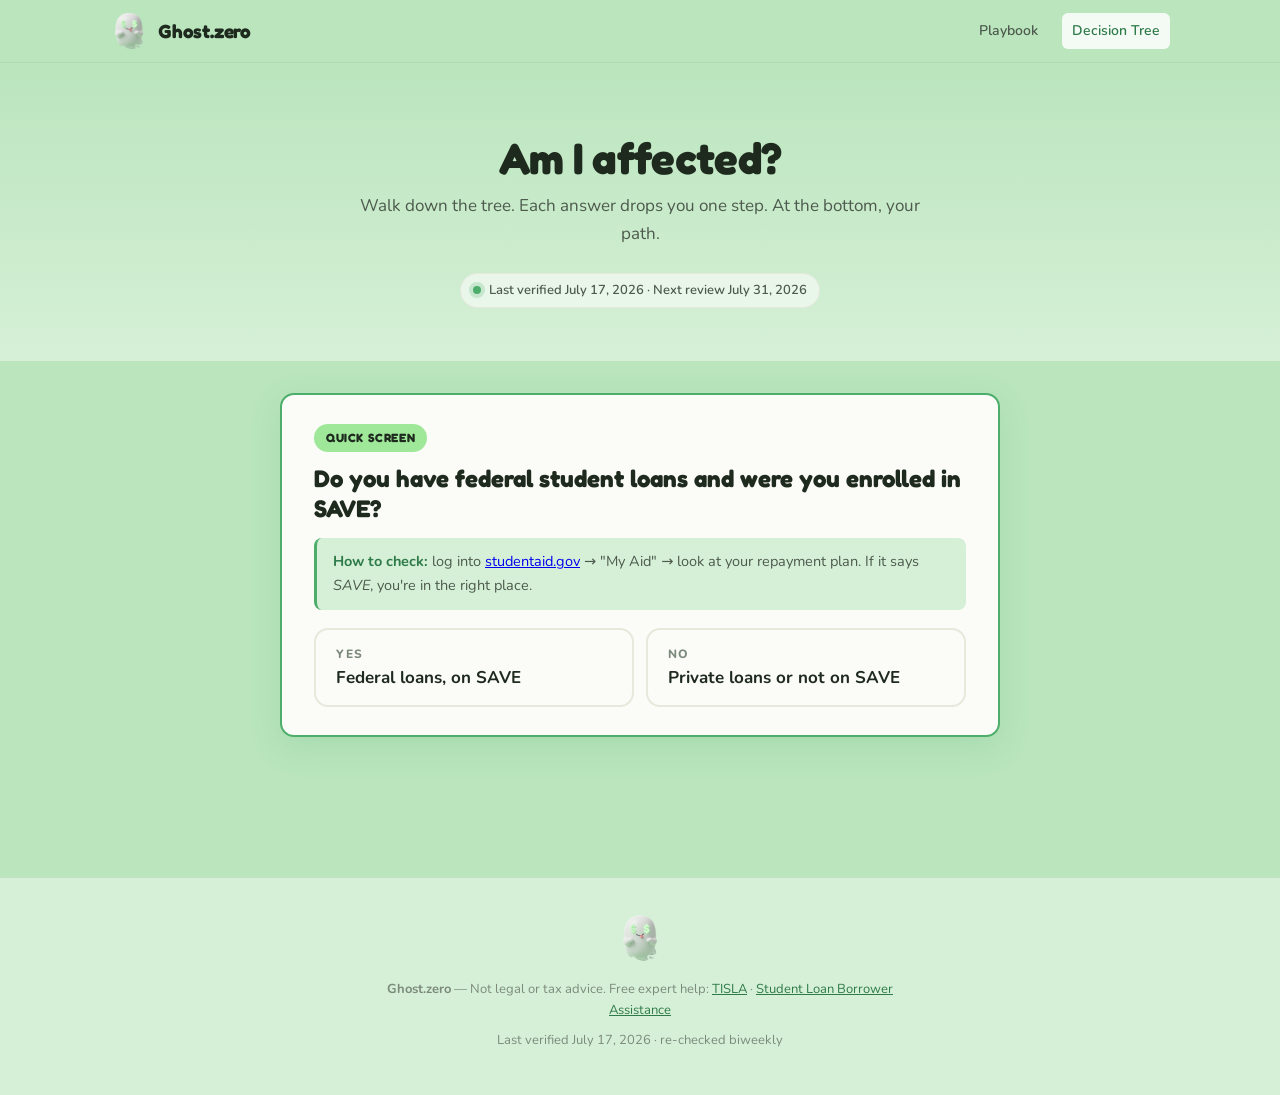
==== commit 82dd0212: "Fact-check refresh 2026-07-17: PSLF employer rule vacated, RAP enrollment claim removed, notice time" ====
--- a/decision-tree.html
+++ b/decision-tree.html
@@ -213,7 +213,7 @@
   <div class="hero-inner">
     <h1>Am I affected?</h1>
     <p class="kicker">Walk down the tree. Each answer drops you one step. At the bottom, your path.</p>
-    <p class="verified">Last verified July 3, 2026 · Next review July 17, 2026</p>
+    <p class="verified">Last verified July 17, 2026 · Next review July 31, 2026</p>
   </div>
 </section>
 
@@ -369,8 +369,8 @@
       <div class="callout">
         <p><strong>IBR vs. RAP for PSLF:</strong> RAP also qualifies for PSLF — payments count toward your 120. IBR is still the better default for most: it counts more dependents in its payment formula, and switching from IBR to RAP after July 1, 2028 is permanent (you can't re-enroll in IBR). Start on IBR to keep your options open.</p>
       </div>
-      <div class="callout warn">
-        <p><strong>New July 1, 2026:</strong> the Department can now disqualify employers with a "substantial illegal purpose." Government agencies, public schools, and 501(c)(3) nonprofits are essentially unaffected — fewer than 10 employers per year are expected to be disqualified. Payments made before any disqualification still count.</p>
+      <div class="callout">
+        <p><strong>Update July 17, 2026:</strong> the DoE's proposed rule to disqualify employers with a "substantial illegal purpose" was <strong>vacated by two federal courts on June 30, 2026</strong> — it never took effect. PSLF employer eligibility is governed by the pre-existing rules: government agencies, public schools, 501(c)(3) nonprofits, and qualifying healthcare employers remain eligible. No employer has been disqualified.</p>
       </div>
       <p style="margin-top:18px;">
         <a class="cta" target="_blank" rel="noopener noreferrer" href="https://studentaid.gov/idr">Apply for IBR now</a>
@@ -499,7 +499,7 @@
 <footer class="site">
   <img class="ghost-mini" src="assets/ghost-logo.png" alt="">
   <p><strong>Ghost.zero</strong> — Not legal or tax advice. Free expert help: <a target="_blank" rel="noopener noreferrer" href="https://freestudentloanadvice.org">TISLA</a> · <a target="_blank" rel="noopener noreferrer" href="https://studentloanborrowerassistance.org">Student Loan Borrower Assistance</a></p>
-  <p class="muted">Last verified July 3, 2026 · re-checked biweekly</p>
+  <p class="muted">Last verified July 17, 2026 · re-checked biweekly</p>
 </footer>
 
 <script>
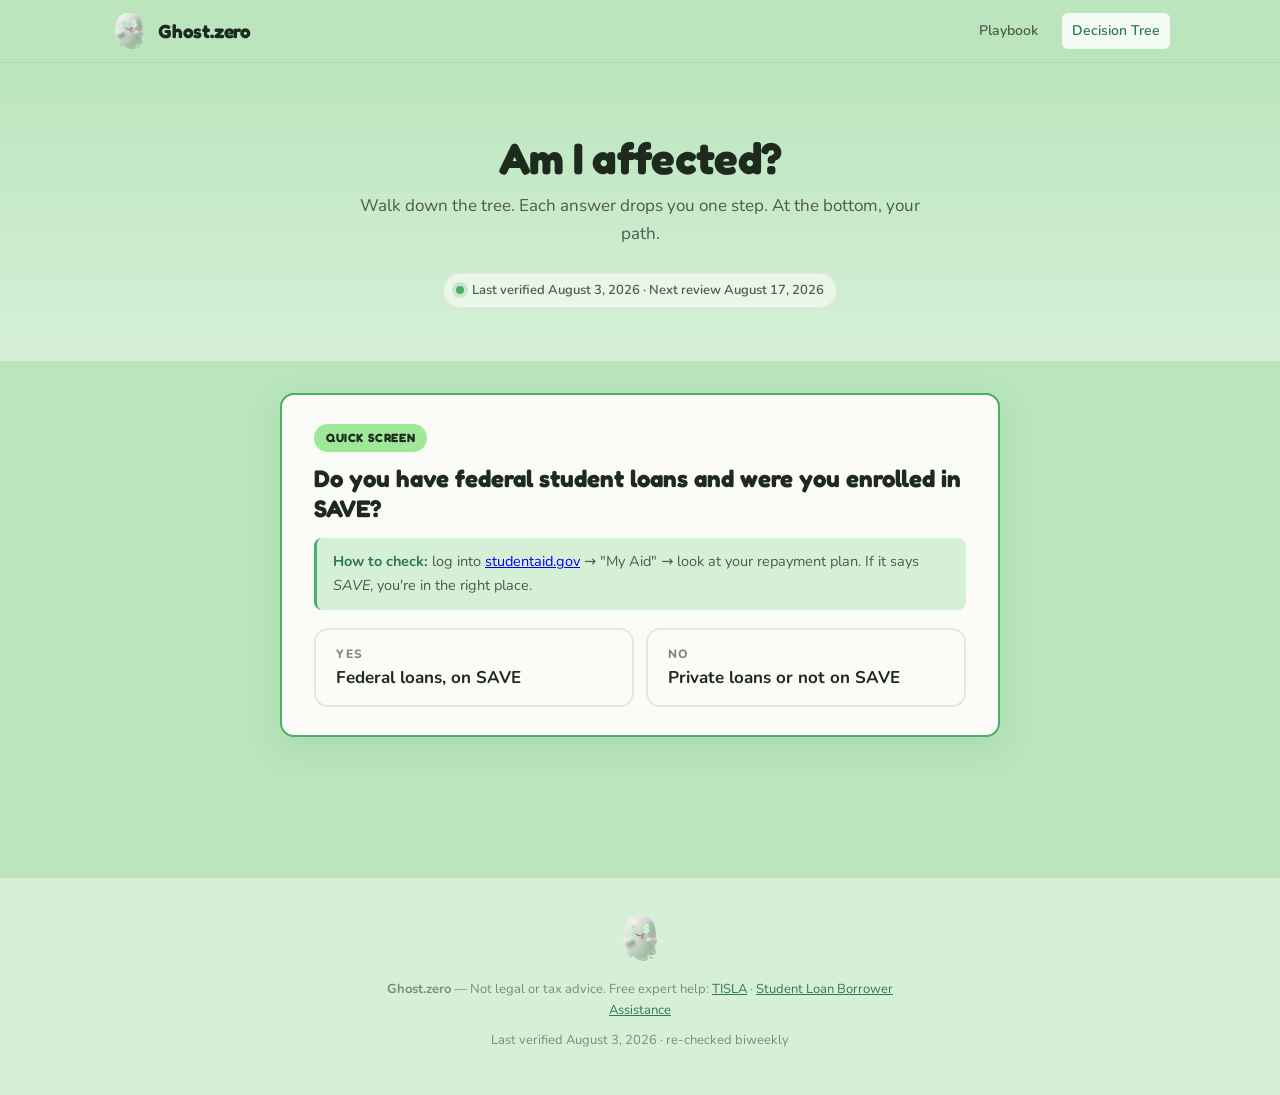
==== commit 0596968f: "fact-check refresh Aug 3, 2026: three material corrections (1) 90-day notice timeline shortened: all" ====
--- a/decision-tree.html
+++ b/decision-tree.html
@@ -213,7 +213,7 @@
   <div class="hero-inner">
     <h1>Am I affected?</h1>
     <p class="kicker">Walk down the tree. Each answer drops you one step. At the bottom, your path.</p>
-    <p class="verified">Last verified July 17, 2026 · Next review July 31, 2026</p>
+    <p class="verified">Last verified August 3, 2026 · Next review August 17, 2026</p>
   </div>
 </section>
 
@@ -370,7 +370,7 @@
         <p><strong>IBR vs. RAP for PSLF:</strong> RAP also qualifies for PSLF — payments count toward your 120. IBR is still the better default for most: it counts more dependents in its payment formula, and switching from IBR to RAP after July 1, 2028 is permanent (you can't re-enroll in IBR). Start on IBR to keep your options open.</p>
       </div>
       <div class="callout">
-        <p><strong>Update July 17, 2026:</strong> the DoE's proposed rule to disqualify employers with a "substantial illegal purpose" was <strong>vacated by two federal courts on June 30, 2026</strong> — it never took effect. PSLF employer eligibility is governed by the pre-existing rules: government agencies, public schools, 501(c)(3) nonprofits, and qualifying healthcare employers remain eligible. No employer has been disqualified.</p>
+        <p>The DoE's proposed rule to disqualify employers with a "substantial illegal purpose" was <strong>vacated by two federal courts on June 30, 2026</strong> — it never took effect. PSLF employer eligibility is governed by the pre-existing rules: government agencies, public schools, 501(c)(3) nonprofits, and qualifying healthcare employers remain eligible. No employer has been disqualified.</p>
       </div>
       <p style="margin-top:18px;">
         <a class="cta" target="_blank" rel="noopener noreferrer" href="https://studentaid.gov/idr">Apply for IBR now</a>
@@ -393,11 +393,11 @@
 
       <h3>Did your Direct Consolidation disburse on or before June 30, 2026?</h3>
 
-      <p><strong>If yes — you secured IDR access. Complete the ICR-then-IBR sequence now:</strong></p>
+      <p><strong>If yes — you secured IDR access. Complete the ICR-then-IBR sequence before June 30, 2028 (when ICR sunsets permanently):</strong></p>
       <ol>
         <li>Enroll in <strong>ICR (Income-Contingent Repayment)</strong> at <a target="_blank" rel="noopener noreferrer" href="https://studentaid.gov/idr">studentaid.gov/idr</a>.</li>
-        <li>Make <strong>one payment</strong> under ICR.</li>
-        <li>Switch to <strong>IBR (Income-Based Repayment)</strong> via the same portal — usually a significantly lower monthly payment.</li>
+        <li>Make <strong>one qualifying payment</strong> under ICR. A $0 payment counts if your income qualifies. Complete this step well before June 30, 2028 — that is when ICR permanently closes.</li>
+        <li>Switch to <strong>IBR (Income-Based Repayment)</strong> via the same portal — usually a significantly lower monthly payment. Switch before June 30, 2028.</li>
       </ol>
       <div class="callout warn">
         <p><strong>If you also have your own loans:</strong> the order of plan elections matters. Contact <a target="_blank" rel="noopener noreferrer" href="https://freestudentloanadvice.org">TISLA</a> (free) before making changes.</p>
@@ -499,7 +499,7 @@
 <footer class="site">
   <img class="ghost-mini" src="assets/ghost-logo.png" alt="">
   <p><strong>Ghost.zero</strong> — Not legal or tax advice. Free expert help: <a target="_blank" rel="noopener noreferrer" href="https://freestudentloanadvice.org">TISLA</a> · <a target="_blank" rel="noopener noreferrer" href="https://studentloanborrowerassistance.org">Student Loan Borrower Assistance</a></p>
-  <p class="muted">Last verified July 17, 2026 · re-checked biweekly</p>
+  <p class="muted">Last verified August 3, 2026 · re-checked biweekly</p>
 </footer>
 
 <script>
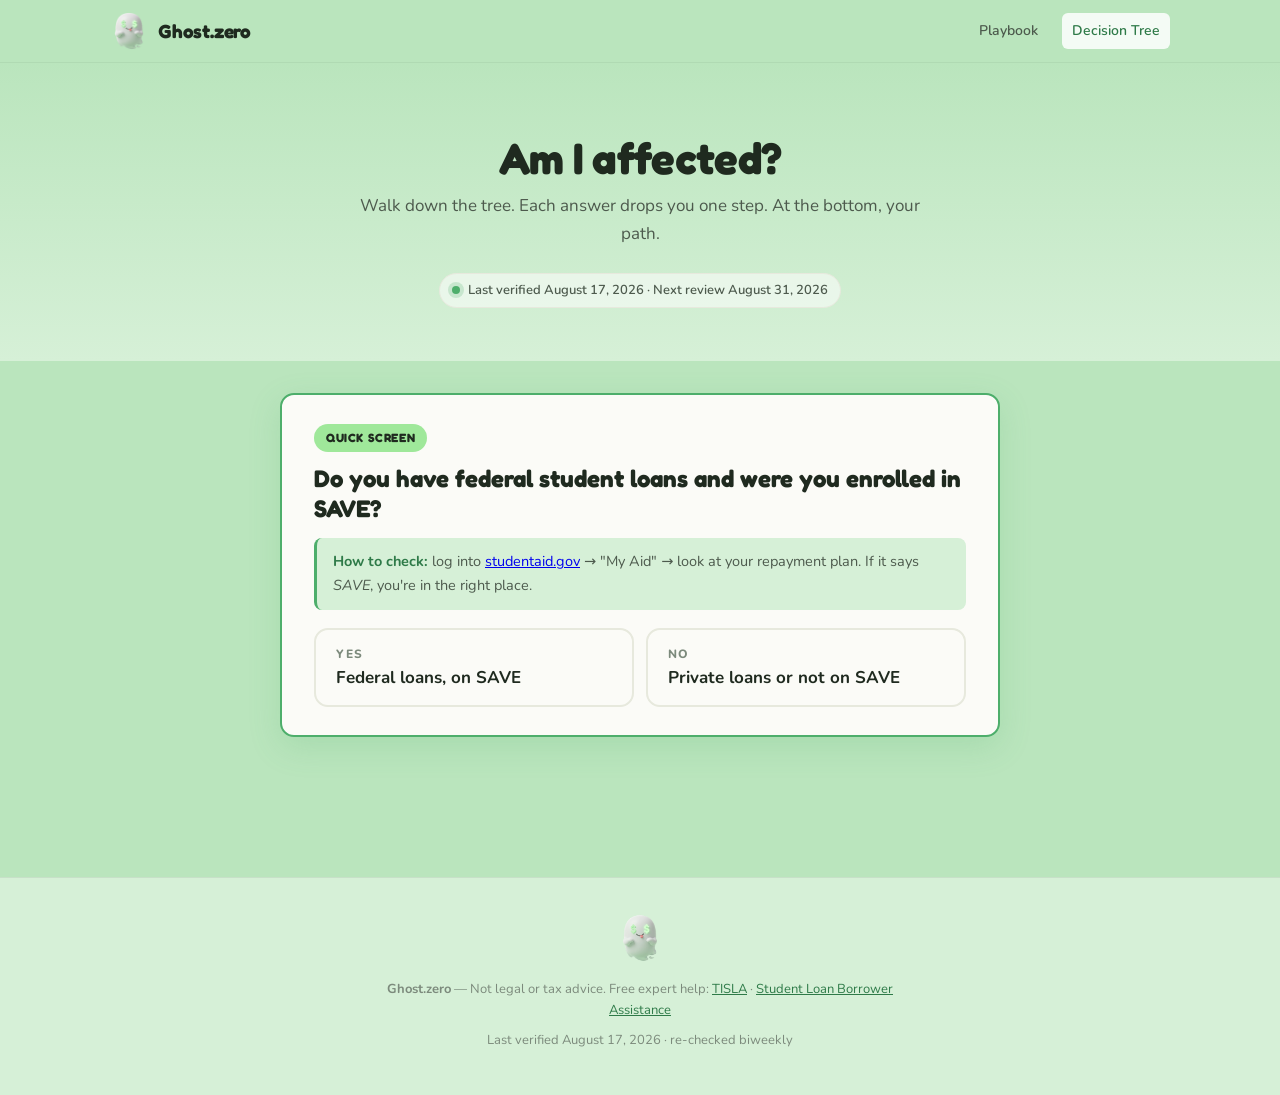
==== commit c776fafc: "fact-check refresh Aug 17 2026: 3 corrections, 2 new items, date update Corrections: - Fix IBR re-en" ====
--- a/decision-tree.html
+++ b/decision-tree.html
@@ -213,7 +213,7 @@
   <div class="hero-inner">
     <h1>Am I affected?</h1>
     <p class="kicker">Walk down the tree. Each answer drops you one step. At the bottom, your path.</p>
-    <p class="verified">Last verified August 3, 2026 · Next review August 17, 2026</p>
+    <p class="verified">Last verified August 17, 2026 · Next review August 31, 2026</p>
   </div>
 </section>
 
@@ -367,7 +367,7 @@
         <li><strong>Don't apply for buyback yet.</strong> Wait until you're at 120 qualifying months with a remaining balance.</li>
       </ol>
       <div class="callout">
-        <p><strong>IBR vs. RAP for PSLF:</strong> RAP also qualifies for PSLF — payments count toward your 120. IBR is still the better default for most: it counts more dependents in its payment formula, and switching from IBR to RAP after July 1, 2028 is permanent (you can't re-enroll in IBR). Start on IBR to keep your options open.</p>
+        <p><strong>IBR vs. RAP for PSLF:</strong> RAP also qualifies for PSLF — payments count toward your 120. IBR is still the better default for most: it counts more dependents in its payment formula, and months paid on RAP do <em>not</em> count toward IBR's forgiveness clock if you switch back (the one-way rule). Start on IBR: you can move to RAP later without losing credit, but going RAP-first and switching back forfeits every RAP month. Note: any new federal loan after July 1, 2026 permanently removes IBR access. Keep your options open — start on IBR.</p>
       </div>
       <div class="callout">
         <p>The DoE's proposed rule to disqualify employers with a "substantial illegal purpose" was <strong>vacated by two federal courts on June 30, 2026</strong> — it never took effect. PSLF employer eligibility is governed by the pre-existing rules: government agencies, public schools, 501(c)(3) nonprofits, and qualifying healthcare employers remain eligible. No employer has been disqualified.</p>
@@ -499,7 +499,7 @@
 <footer class="site">
   <img class="ghost-mini" src="assets/ghost-logo.png" alt="">
   <p><strong>Ghost.zero</strong> — Not legal or tax advice. Free expert help: <a target="_blank" rel="noopener noreferrer" href="https://freestudentloanadvice.org">TISLA</a> · <a target="_blank" rel="noopener noreferrer" href="https://studentloanborrowerassistance.org">Student Loan Borrower Assistance</a></p>
-  <p class="muted">Last verified August 3, 2026 · re-checked biweekly</p>
+  <p class="muted">Last verified August 17, 2026 · re-checked biweekly</p>
 </footer>
 
 <script>
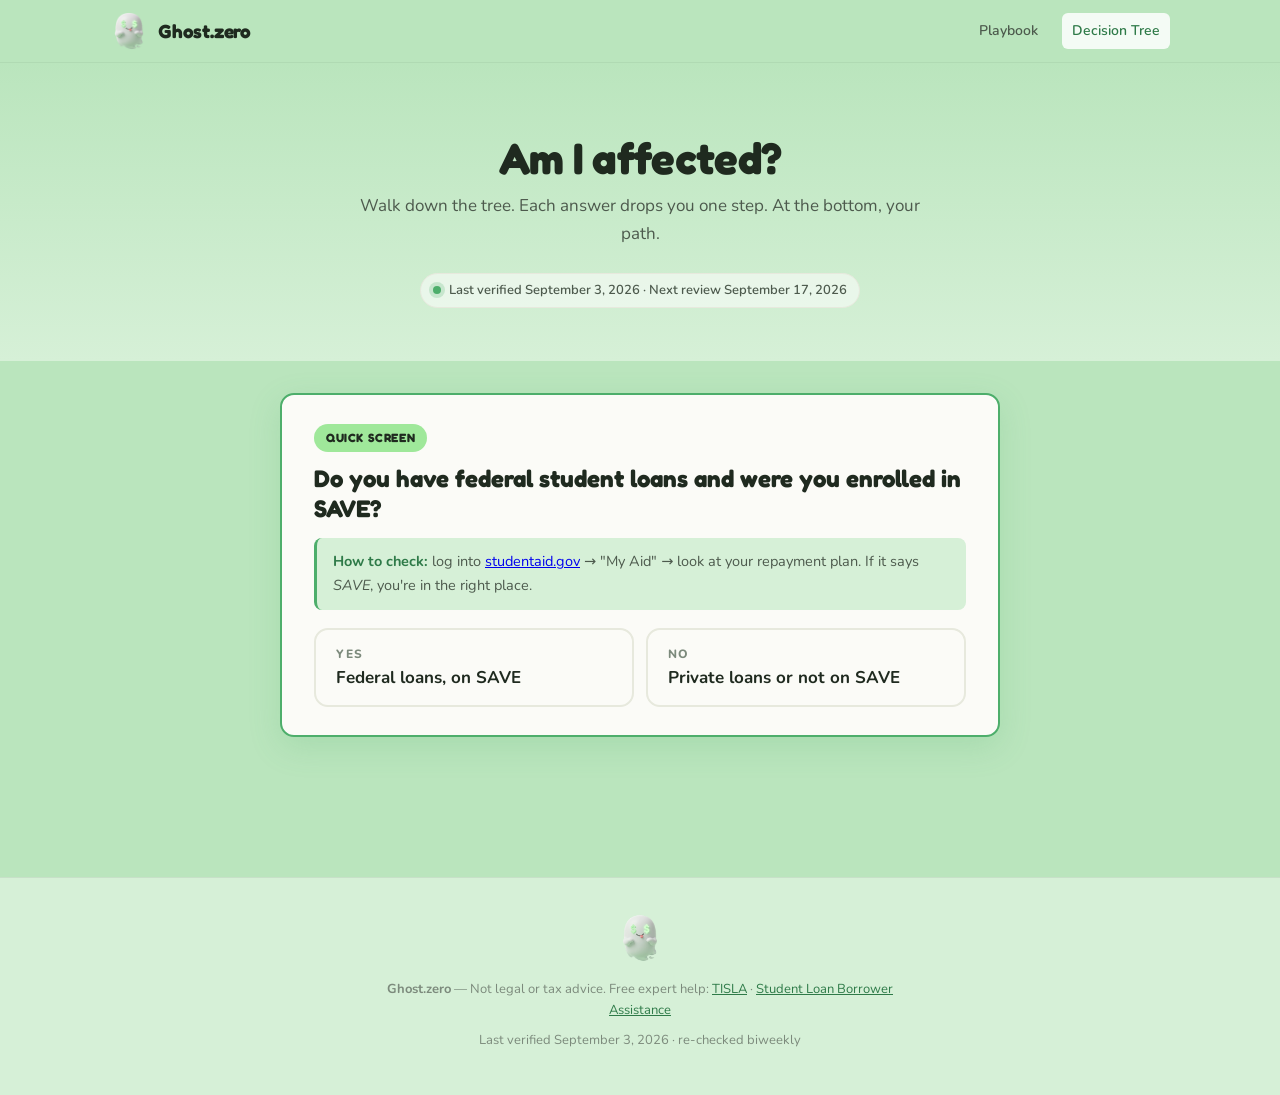
==== commit a5432bc5: "fact-check refresh Sep 3, 2026: PSLF count drops, employer rule appeal, Havens update, garnishment, " ====
--- a/decision-tree.html
+++ b/decision-tree.html
@@ -213,7 +213,7 @@
   <div class="hero-inner">
     <h1>Am I affected?</h1>
     <p class="kicker">Walk down the tree. Each answer drops you one step. At the bottom, your path.</p>
-    <p class="verified">Last verified August 17, 2026 · Next review August 31, 2026</p>
+    <p class="verified">Last verified September 3, 2026 · Next review September 17, 2026</p>
   </div>
 </section>
 
@@ -499,7 +499,7 @@
 <footer class="site">
   <img class="ghost-mini" src="assets/ghost-logo.png" alt="">
   <p><strong>Ghost.zero</strong> — Not legal or tax advice. Free expert help: <a target="_blank" rel="noopener noreferrer" href="https://freestudentloanadvice.org">TISLA</a> · <a target="_blank" rel="noopener noreferrer" href="https://studentloanborrowerassistance.org">Student Loan Borrower Assistance</a></p>
-  <p class="muted">Last verified August 17, 2026 · re-checked biweekly</p>
+  <p class="muted">Last verified September 3, 2026 · re-checked biweekly</p>
 </footer>
 
 <script>
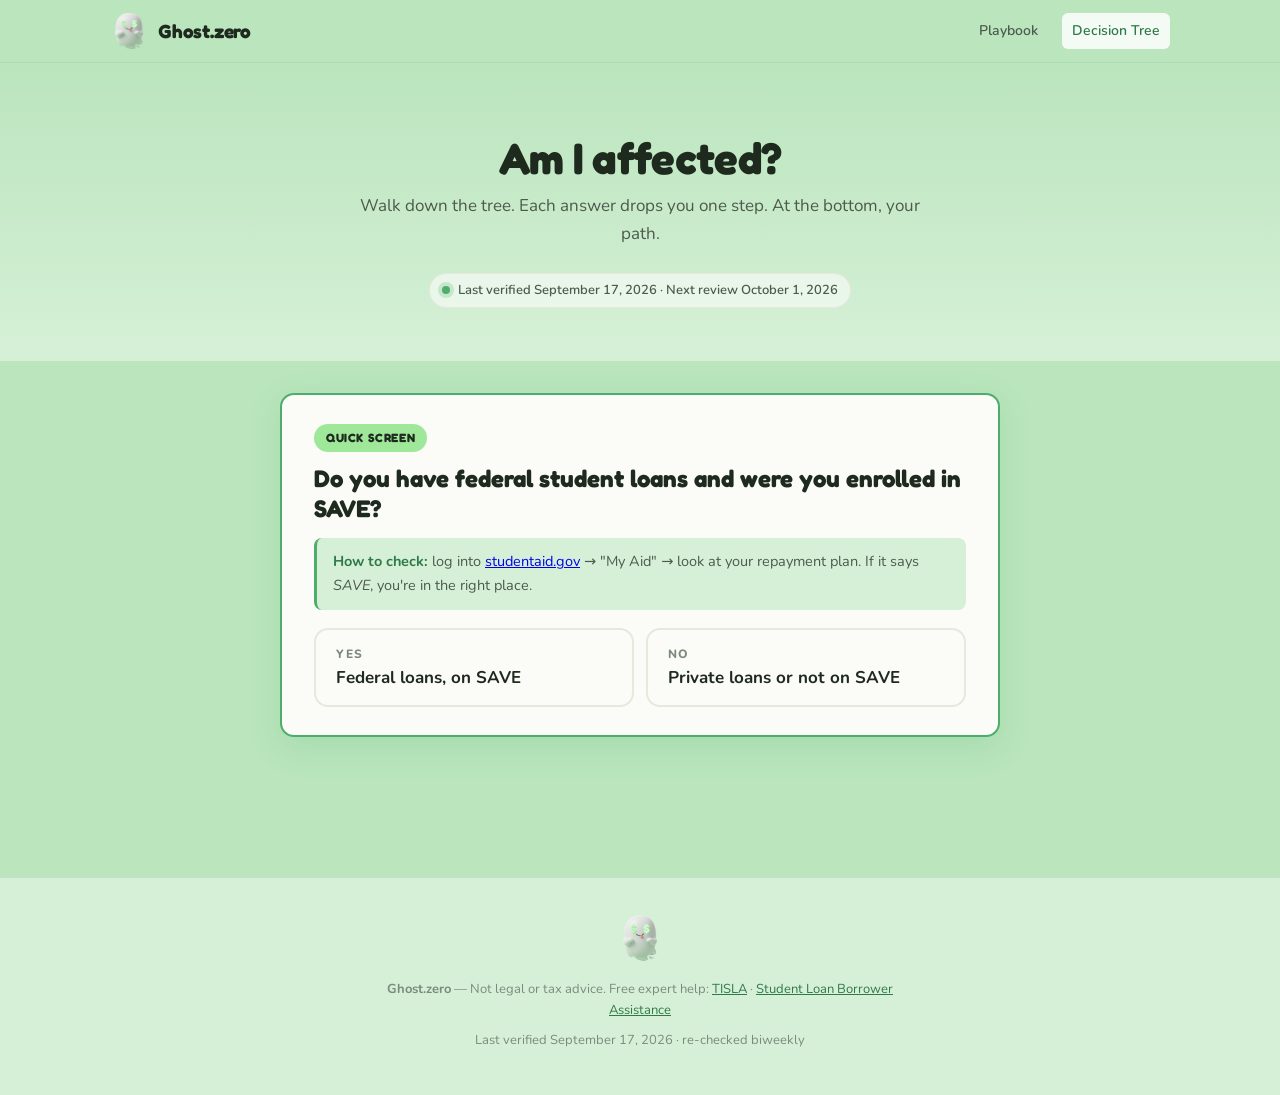
==== commit a50b5c17: "Fact-check refresh Sep 17 2026: 5 updates, date bump No plan mechanics changed. Five updates: 1. Hav" ====
--- a/decision-tree.html
+++ b/decision-tree.html
@@ -213,7 +213,7 @@
   <div class="hero-inner">
     <h1>Am I affected?</h1>
     <p class="kicker">Walk down the tree. Each answer drops you one step. At the bottom, your path.</p>
-    <p class="verified">Last verified September 3, 2026 · Next review September 17, 2026</p>
+    <p class="verified">Last verified September 17, 2026 · Next review October 1, 2026</p>
   </div>
 </section>
 
@@ -499,7 +499,7 @@
 <footer class="site">
   <img class="ghost-mini" src="assets/ghost-logo.png" alt="">
   <p><strong>Ghost.zero</strong> — Not legal or tax advice. Free expert help: <a target="_blank" rel="noopener noreferrer" href="https://freestudentloanadvice.org">TISLA</a> · <a target="_blank" rel="noopener noreferrer" href="https://studentloanborrowerassistance.org">Student Loan Borrower Assistance</a></p>
-  <p class="muted">Last verified September 3, 2026 · re-checked biweekly</p>
+  <p class="muted">Last verified September 17, 2026 · re-checked biweekly</p>
 </footer>
 
 <script>
